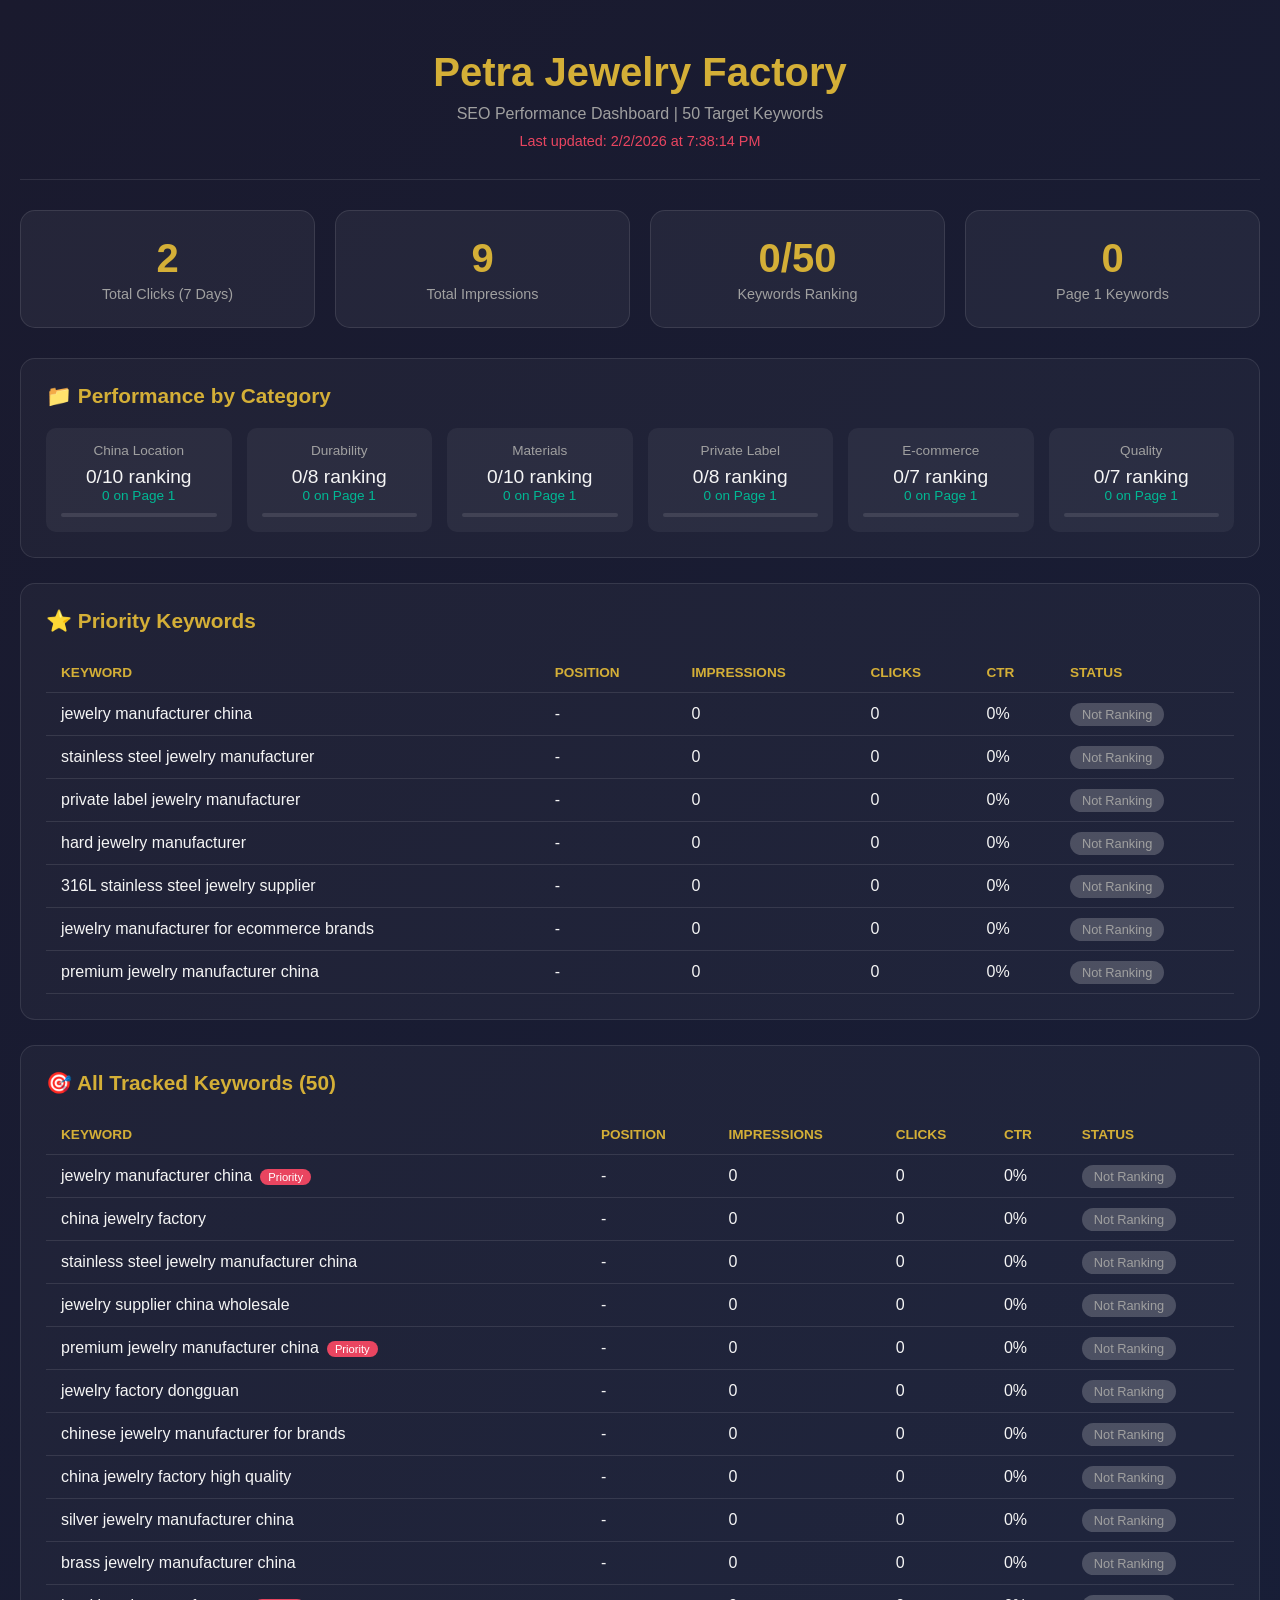
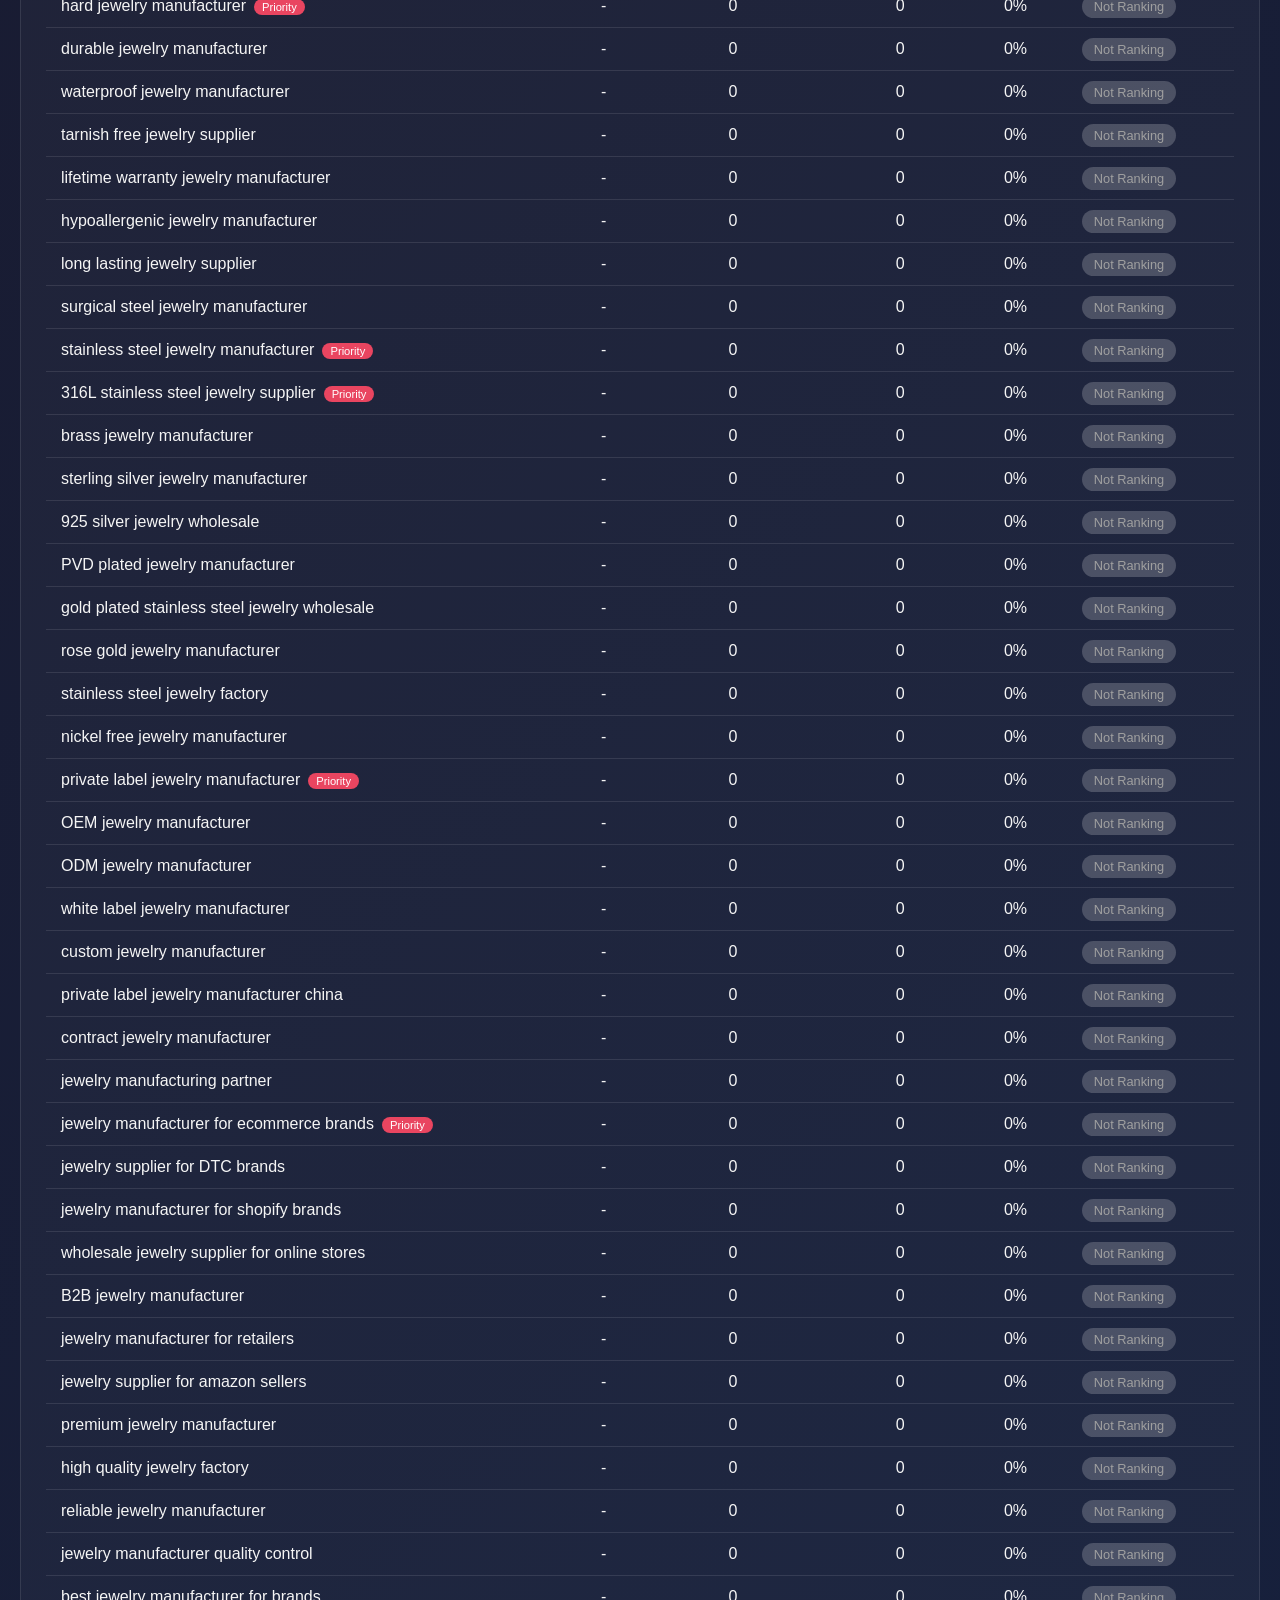
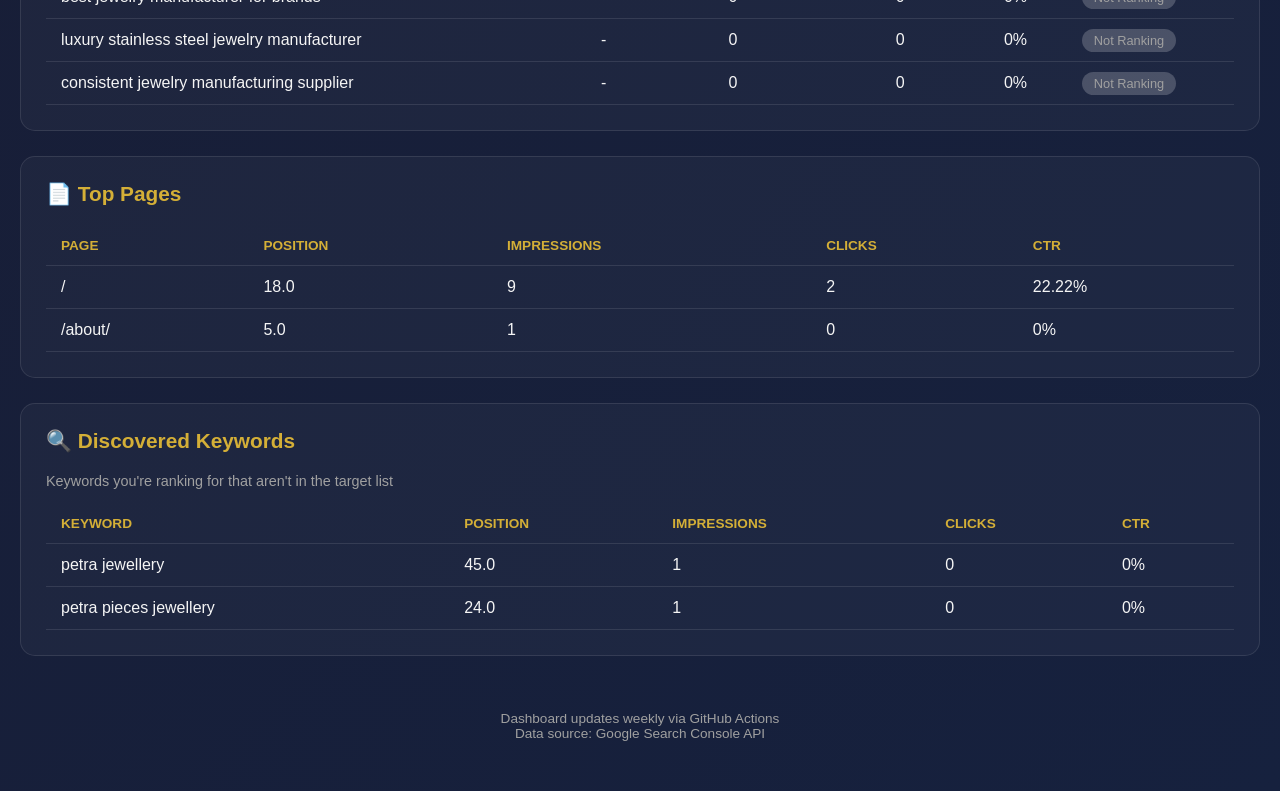
==== index.html @ 3ca1dd26 "Initial SEO dashboard setup" ====
<!DOCTYPE html>
<html lang="en">
<head>
    <meta charset="UTF-8">
    <meta name="viewport" content="width=device-width, initial-scale=1.0">
    <title>Petra Jewelry Factory - SEO Dashboard</title>
    <style>
        :root {
            --primary: #1a1a2e;
            --secondary: #16213e;
            --accent: #e94560;
            --gold: #d4af37;
            --success: #00b894;
            --warning: #fdcb6e;
            --text: #f5f5f5;
            --muted: #a0a0a0;
        }

        * {
            margin: 0;
            padding: 0;
            box-sizing: border-box;
        }

        body {
            font-family: -apple-system, BlinkMacSystemFont, 'Segoe UI', Roboto, Oxygen, Ubuntu, sans-serif;
            background: linear-gradient(135deg, var(--primary) 0%, var(--secondary) 100%);
            min-height: 100vh;
            color: var(--text);
            padding: 20px;
        }

        .container {
            max-width: 1400px;
            margin: 0 auto;
        }

        header {
            text-align: center;
            padding: 30px 0;
            border-bottom: 1px solid rgba(255,255,255,0.1);
            margin-bottom: 30px;
        }

        h1 {
            font-size: 2.5rem;
            color: var(--gold);
            margin-bottom: 10px;
        }

        .subtitle {
            color: var(--muted);
            font-size: 1rem;
        }

        .last-updated {
            color: var(--accent);
            font-size: 0.9rem;
            margin-top: 10px;
        }

        .metrics-grid {
            display: grid;
            grid-template-columns: repeat(auto-fit, minmax(200px, 1fr));
            gap: 20px;
            margin-bottom: 30px;
        }

        .metric-card {
            background: rgba(255,255,255,0.05);
            border-radius: 15px;
            padding: 25px;
            text-align: center;
            border: 1px solid rgba(255,255,255,0.1);
            transition: transform 0.3s, box-shadow 0.3s;
        }

        .metric-card:hover {
            transform: translateY(-5px);
            box-shadow: 0 10px 30px rgba(0,0,0,0.3);
        }

        .metric-value {
            font-size: 2.5rem;
            font-weight: bold;
            color: var(--gold);
        }

        .metric-label {
            color: var(--muted);
            margin-top: 5px;
            font-size: 0.9rem;
        }

        .section {
            background: rgba(255,255,255,0.03);
            border-radius: 15px;
            padding: 25px;
            margin-bottom: 25px;
            border: 1px solid rgba(255,255,255,0.1);
        }

        .section h2 {
            color: var(--gold);
            margin-bottom: 20px;
            font-size: 1.3rem;
            display: flex;
            align-items: center;
            gap: 10px;
        }

        table {
            width: 100%;
            border-collapse: collapse;
        }

        th, td {
            padding: 12px 15px;
            text-align: left;
            border-bottom: 1px solid rgba(255,255,255,0.1);
        }

        th {
            color: var(--gold);
            font-weight: 600;
            font-size: 0.85rem;
            text-transform: uppercase;
        }

        tr:hover {
            background: rgba(255,255,255,0.05);
        }

        .status-badge {
            padding: 4px 12px;
            border-radius: 20px;
            font-size: 0.8rem;
            font-weight: 500;
        }

        .status-top3 { background: var(--success); color: #fff; }
        .status-page1 { background: #00cec9; color: #fff; }
        .status-page2 { background: var(--warning); color: #333; }
        .status-page3 { background: #fab1a0; color: #333; }
        .status-notranking { background: rgba(255,255,255,0.2); color: var(--muted); }

        .priority-badge {
            background: var(--accent);
            color: #fff;
            padding: 2px 8px;
            border-radius: 10px;
            font-size: 0.7rem;
            margin-left: 8px;
        }

        .category-grid {
            display: grid;
            grid-template-columns: repeat(auto-fit, minmax(180px, 1fr));
            gap: 15px;
        }

        .category-card {
            background: rgba(255,255,255,0.05);
            border-radius: 10px;
            padding: 15px;
            text-align: center;
        }

        .category-name {
            color: var(--muted);
            font-size: 0.85rem;
            margin-bottom: 8px;
        }

        .category-stats {
            font-size: 1.2rem;
            color: var(--text);
        }

        .progress-bar {
            height: 4px;
            background: rgba(255,255,255,0.1);
            border-radius: 2px;
            margin-top: 10px;
            overflow: hidden;
        }

        .progress-fill {
            height: 100%;
            background: var(--gold);
            border-radius: 2px;
            transition: width 0.5s;
        }

        .chart-placeholder {
            height: 200px;
            display: flex;
            align-items: center;
            justify-content: center;
            color: var(--muted);
            background: rgba(255,255,255,0.02);
            border-radius: 10px;
        }

        footer {
            text-align: center;
            padding: 30px;
            color: var(--muted);
            font-size: 0.85rem;
        }

        .loading {
            text-align: center;
            padding: 50px;
            color: var(--muted);
        }

        @media (max-width: 768px) {
            h1 { font-size: 1.8rem; }
            .metric-value { font-size: 2rem; }
            th, td { padding: 8px 10px; font-size: 0.85rem; }
        }
    </style>
</head>
<body>
    <div class="container">
        <header>
            <h1>Petra Jewelry Factory</h1>
            <p class="subtitle">SEO Performance Dashboard | 50 Target Keywords</p>
            <p class="last-updated" id="lastUpdated">Loading...</p>
        </header>

        <div class="metrics-grid" id="metricsGrid">
            <div class="metric-card">
                <div class="metric-value" id="totalClicks">-</div>
                <div class="metric-label">Total Clicks (7 Days)</div>
            </div>
            <div class="metric-card">
                <div class="metric-value" id="totalImpressions">-</div>
                <div class="metric-label">Total Impressions</div>
            </div>
            <div class="metric-card">
                <div class="metric-value" id="keywordsRanking">-</div>
                <div class="metric-label">Keywords Ranking</div>
            </div>
            <div class="metric-card">
                <div class="metric-value" id="page1Keywords">-</div>
                <div class="metric-label">Page 1 Keywords</div>
            </div>
        </div>

        <div class="section">
            <h2>📁 Performance by Category</h2>
            <div class="category-grid" id="categoryGrid"></div>
        </div>

        <div class="section">
            <h2>⭐ Priority Keywords</h2>
            <table id="priorityTable">
                <thead>
                    <tr>
                        <th>Keyword</th>
                        <th>Position</th>
                        <th>Impressions</th>
                        <th>Clicks</th>
                        <th>CTR</th>
                        <th>Status</th>
                    </tr>
                </thead>
                <tbody id="priorityBody"></tbody>
            </table>
        </div>

        <div class="section">
            <h2>🎯 All Tracked Keywords (50)</h2>
            <table id="keywordsTable">
                <thead>
                    <tr>
                        <th>Keyword</th>
                        <th>Position</th>
                        <th>Impressions</th>
                        <th>Clicks</th>
                        <th>CTR</th>
                        <th>Status</th>
                    </tr>
                </thead>
                <tbody id="keywordsBody"></tbody>
            </table>
        </div>

        <div class="section">
            <h2>📄 Top Pages</h2>
            <table id="pagesTable">
                <thead>
                    <tr>
                        <th>Page</th>
                        <th>Position</th>
                        <th>Impressions</th>
                        <th>Clicks</th>
                        <th>CTR</th>
                    </tr>
                </thead>
                <tbody id="pagesBody"></tbody>
            </table>
        </div>

        <div class="section">
            <h2>🔍 Discovered Keywords</h2>
            <p style="color: var(--muted); margin-bottom: 15px; font-size: 0.9rem;">Keywords you're ranking for that aren't in the target list</p>
            <table id="discoveredTable">
                <thead>
                    <tr>
                        <th>Keyword</th>
                        <th>Position</th>
                        <th>Impressions</th>
                        <th>Clicks</th>
                        <th>CTR</th>
                    </tr>
                </thead>
                <tbody id="discoveredBody"></tbody>
            </table>
        </div>

        <footer>
            <p>Dashboard updates weekly via GitHub Actions</p>
            <p>Data source: Google Search Console API</p>
        </footer>
    </div>

    <script>
        const PRIORITY_KEYWORDS = [
            "jewelry manufacturer china",
            "stainless steel jewelry manufacturer",
            "private label jewelry manufacturer",
            "hard jewelry manufacturer",
            "316L stainless steel jewelry supplier",
            "jewelry manufacturer for ecommerce brands",
            "premium jewelry manufacturer china"
        ];

        function getStatusClass(status) {
            if (status.includes('Top 3')) return 'status-top3';
            if (status.includes('Page 1')) return 'status-page1';
            if (status.includes('Page 2')) return 'status-page2';
            if (status.includes('Page 3')) return 'status-page3';
            return 'status-notranking';
        }

        function formatNumber(num) {
            if (num >= 1000) return (num / 1000).toFixed(1) + 'k';
            return num.toString();
        }

        async function loadDashboard() {
            try {
                const response = await fetch('data/latest.json');
                const data = await response.json();
                renderDashboard(data);
            } catch (error) {
                console.error('Error loading dashboard:', error);
                document.getElementById('lastUpdated').textContent = 'Error loading data';
            }
        }

        function renderDashboard(data) {
            // Last updated
            const date = new Date(data.generated_at);
            document.getElementById('lastUpdated').textContent =
                `Last updated: ${date.toLocaleDateString()} at ${date.toLocaleTimeString()}`;

            // Metrics
            document.getElementById('totalClicks').textContent = formatNumber(data.overall_metrics.total_clicks);
            document.getElementById('totalImpressions').textContent = formatNumber(data.overall_metrics.total_impressions);
            document.getElementById('keywordsRanking').textContent =
                `${data.keyword_summary.total_ranking}/${data.keyword_summary.total_tracked}`;
            document.getElementById('page1Keywords').textContent = data.keyword_summary.page1_keywords;

            // Category grid
            const categoryGrid = document.getElementById('categoryGrid');
            categoryGrid.innerHTML = '';
            const categoryNames = {
                'china_location': 'China Location',
                'durability': 'Durability',
                'materials': 'Materials',
                'private_label': 'Private Label',
                'ecommerce': 'E-commerce',
                'quality': 'Quality'
            };

            for (const [cat, stats] of Object.entries(data.category_stats)) {
                const percent = (stats.ranking / stats.total) * 100;
                categoryGrid.innerHTML += `
                    <div class="category-card">
                        <div class="category-name">${categoryNames[cat] || cat}</div>
                        <div class="category-stats">${stats.ranking}/${stats.total} ranking</div>
                        <div style="color: var(--success); font-size: 0.85rem;">${stats.page1} on Page 1</div>
                        <div class="progress-bar">
                            <div class="progress-fill" style="width: ${percent}%"></div>
                        </div>
                    </div>
                `;
            }

            // Priority keywords table
            const priorityBody = document.getElementById('priorityBody');
            priorityBody.innerHTML = '';
            for (const kw of PRIORITY_KEYWORDS) {
                const d = data.tracked_keywords[kw] || {};
                const pos = d.avg_position || 0;
                priorityBody.innerHTML += `
                    <tr>
                        <td>${kw}</td>
                        <td>${pos > 0 ? pos.toFixed(1) : '-'}</td>
                        <td>${d.impressions || 0}</td>
                        <td>${d.clicks || 0}</td>
                        <td>${d.ctr || 0}%</td>
                        <td><span class="status-badge ${getStatusClass(d.status || '')}">${d.status || 'Not Ranking'}</span></td>
                    </tr>
                `;
            }

            // All keywords table
            const keywordsBody = document.getElementById('keywordsBody');
            keywordsBody.innerHTML = '';
            const sortedKeywords = Object.entries(data.tracked_keywords)
                .sort((a, b) => {
                    if (a[1].avg_position === 0) return 1;
                    if (b[1].avg_position === 0) return -1;
                    return a[1].avg_position - b[1].avg_position;
                });

            for (const [kw, d] of sortedKeywords) {
                const isPriority = PRIORITY_KEYWORDS.includes(kw);
                keywordsBody.innerHTML += `
                    <tr>
                        <td>${kw}${isPriority ? '<span class="priority-badge">Priority</span>' : ''}</td>
                        <td>${d.avg_position > 0 ? d.avg_position.toFixed(1) : '-'}</td>
                        <td>${d.impressions}</td>
                        <td>${d.clicks}</td>
                        <td>${d.ctr}%</td>
                        <td><span class="status-badge ${getStatusClass(d.status)}">${d.status}</span></td>
                    </tr>
                `;
            }

            // Top pages
            const pagesBody = document.getElementById('pagesBody');
            pagesBody.innerHTML = '';
            for (const page of data.top_pages || []) {
                pagesBody.innerHTML += `
                    <tr>
                        <td>${page.page || '/'}</td>
                        <td>${page.position.toFixed(1)}</td>
                        <td>${page.impressions}</td>
                        <td>${page.clicks}</td>
                        <td>${page.ctr}%</td>
                    </tr>
                `;
            }

            // Discovered keywords
            const discoveredBody = document.getElementById('discoveredBody');
            discoveredBody.innerHTML = '';
            for (const kw of data.discovered_keywords || []) {
                discoveredBody.innerHTML += `
                    <tr>
                        <td>${kw.keyword}</td>
                        <td>${kw.position.toFixed(1)}</td>
                        <td>${kw.impressions}</td>
                        <td>${kw.clicks}</td>
                        <td>${kw.ctr}%</td>
                    </tr>
                `;
            }
        }

        // Load dashboard on page load
        loadDashboard();
    </script>
</body>
</html>
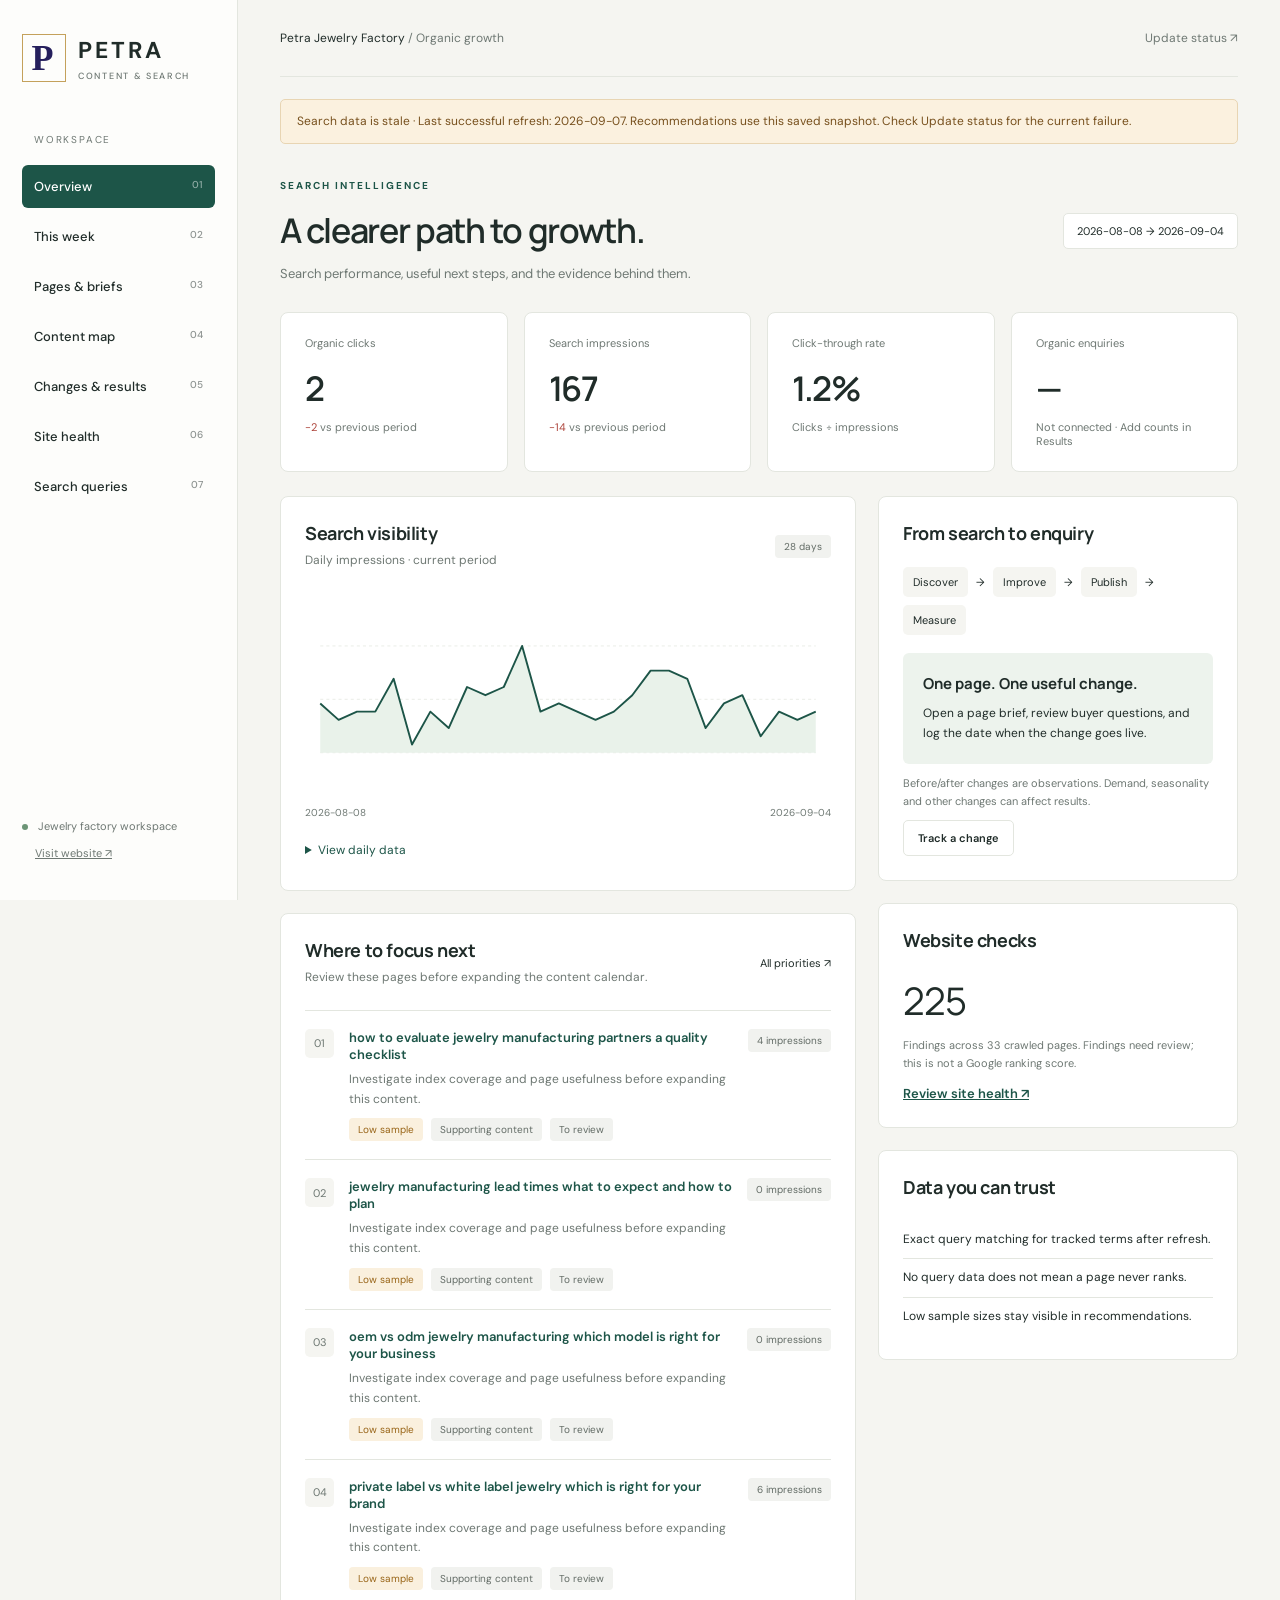
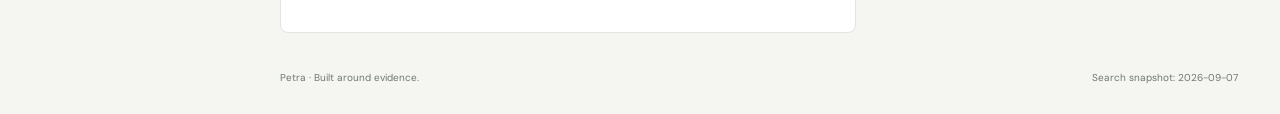
==== commit 24b27bbf: "Build page-level SEO content and results workspace" ====
--- a/index.html
+++ b/index.html
@@ -1,481 +1,98 @@
-<!DOCTYPE html>
+<!doctype html>
 <html lang="en">
-<head>
-    <meta charset="UTF-8">
-    <meta name="viewport" content="width=device-width, initial-scale=1.0">
-    <title>Petra Jewelry Factory - SEO Dashboard</title>
-    <style>
-        :root {
-            --primary: #1a1a2e;
-            --secondary: #16213e;
-            --accent: #e94560;
-            --gold: #d4af37;
-            --success: #00b894;
-            --warning: #fdcb6e;
-            --text: #f5f5f5;
-            --muted: #a0a0a0;
-        }
-
-        * {
-            margin: 0;
-            padding: 0;
-            box-sizing: border-box;
-        }
-
-        body {
-            font-family: -apple-system, BlinkMacSystemFont, 'Segoe UI', Roboto, Oxygen, Ubuntu, sans-serif;
-            background: linear-gradient(135deg, var(--primary) 0%, var(--secondary) 100%);
-            min-height: 100vh;
-            color: var(--text);
-            padding: 20px;
-        }
-
-        .container {
-            max-width: 1400px;
-            margin: 0 auto;
-        }
-
-        header {
-            text-align: center;
-            padding: 30px 0;
-            border-bottom: 1px solid rgba(255,255,255,0.1);
-            margin-bottom: 30px;
-        }
-
-        h1 {
-            font-size: 2.5rem;
-            color: var(--gold);
-            margin-bottom: 10px;
-        }
-
-        .subtitle {
-            color: var(--muted);
-            font-size: 1rem;
-        }
-
-        .last-updated {
-            color: var(--accent);
-            font-size: 0.9rem;
-            margin-top: 10px;
-        }
-
-        .metrics-grid {
-            display: grid;
-            grid-template-columns: repeat(auto-fit, minmax(200px, 1fr));
-            gap: 20px;
-            margin-bottom: 30px;
-        }
-
-        .metric-card {
-            background: rgba(255,255,255,0.05);
-            border-radius: 15px;
-            padding: 25px;
-            text-align: center;
-            border: 1px solid rgba(255,255,255,0.1);
-            transition: transform 0.3s, box-shadow 0.3s;
-        }
-
-        .metric-card:hover {
-            transform: translateY(-5px);
-            box-shadow: 0 10px 30px rgba(0,0,0,0.3);
-        }
-
-        .metric-value {
-            font-size: 2.5rem;
-            font-weight: bold;
-            color: var(--gold);
-        }
-
-        .metric-label {
-            color: var(--muted);
-            margin-top: 5px;
-            font-size: 0.9rem;
-        }
-
-        .section {
-            background: rgba(255,255,255,0.03);
-            border-radius: 15px;
-            padding: 25px;
-            margin-bottom: 25px;
-            border: 1px solid rgba(255,255,255,0.1);
-        }
-
-        .section h2 {
-            color: var(--gold);
-            margin-bottom: 20px;
-            font-size: 1.3rem;
-            display: flex;
-            align-items: center;
-            gap: 10px;
-        }
-
-        table {
-            width: 100%;
-            border-collapse: collapse;
-        }
-
-        th, td {
-            padding: 12px 15px;
-            text-align: left;
-            border-bottom: 1px solid rgba(255,255,255,0.1);
-        }
-
-        th {
-            color: var(--gold);
-            font-weight: 600;
-            font-size: 0.85rem;
-            text-transform: uppercase;
-        }
-
-        tr:hover {
-            background: rgba(255,255,255,0.05);
-        }
-
-        .status-badge {
-            padding: 4px 12px;
-            border-radius: 20px;
-            font-size: 0.8rem;
-            font-weight: 500;
-        }
-
-        .status-top3 { background: var(--success); color: #fff; }
-        .status-page1 { background: #00cec9; color: #fff; }
-        .status-page2 { background: var(--warning); color: #333; }
-        .status-page3 { background: #fab1a0; color: #333; }
-        .status-notranking { background: rgba(255,255,255,0.2); color: var(--muted); }
-
-        .priority-badge {
-            background: var(--accent);
-            color: #fff;
-            padding: 2px 8px;
-            border-radius: 10px;
-            font-size: 0.7rem;
-            margin-left: 8px;
-        }
-
-        .category-grid {
-            display: grid;
-            grid-template-columns: repeat(auto-fit, minmax(180px, 1fr));
-            gap: 15px;
-        }
-
-        .category-card {
-            background: rgba(255,255,255,0.05);
-            border-radius: 10px;
-            padding: 15px;
-            text-align: center;
-        }
-
-        .category-name {
-            color: var(--muted);
-            font-size: 0.85rem;
-            margin-bottom: 8px;
-        }
-
-        .category-stats {
-            font-size: 1.2rem;
-            color: var(--text);
-        }
-
-        .progress-bar {
-            height: 4px;
-            background: rgba(255,255,255,0.1);
-            border-radius: 2px;
-            margin-top: 10px;
-            overflow: hidden;
-        }
-
-        .progress-fill {
-            height: 100%;
-            background: var(--gold);
-            border-radius: 2px;
-            transition: width 0.5s;
-        }
-
-        .chart-placeholder {
-            height: 200px;
-            display: flex;
-            align-items: center;
-            justify-content: center;
-            color: var(--muted);
-            background: rgba(255,255,255,0.02);
-            border-radius: 10px;
-        }
-
-        footer {
-            text-align: center;
-            padding: 30px;
-            color: var(--muted);
-            font-size: 0.85rem;
-        }
-
-        .loading {
-            text-align: center;
-            padding: 50px;
-            color: var(--muted);
-        }
-
-        @media (max-width: 768px) {
-            h1 { font-size: 1.8rem; }
-            .metric-value { font-size: 2rem; }
-            th, td { padding: 8px 10px; font-size: 0.85rem; }
-        }
-    </style>
-</head>
-<body>
-    <div class="container">
-        <header>
-            <h1>Petra Jewelry Factory</h1>
-            <p class="subtitle">SEO Performance Dashboard | 50 Target Keywords</p>
-            <p class="last-updated" id="lastUpdated">Loading...</p>
-        </header>
-
-        <div class="metrics-grid" id="metricsGrid">
-            <div class="metric-card">
-                <div class="metric-value" id="totalClicks">-</div>
-                <div class="metric-label">Total Clicks (7 Days)</div>
-            </div>
-            <div class="metric-card">
-                <div class="metric-value" id="totalImpressions">-</div>
-                <div class="metric-label">Total Impressions</div>
-            </div>
-            <div class="metric-card">
-                <div class="metric-value" id="keywordsRanking">-</div>
-                <div class="metric-label">Keywords Ranking</div>
-            </div>
-            <div class="metric-card">
-                <div class="metric-value" id="page1Keywords">-</div>
-                <div class="metric-label">Page 1 Keywords</div>
-            </div>
+  <head>
+    <meta charset="utf-8" />
+    <meta name="viewport" content="width=device-width, initial-scale=1" />
+    <meta name="robots" content="noindex,nofollow" />
+    <meta
+      name="description"
+      content="Petra Jewelry Factory content and search performance workspace."
+    />
+    <title>Petra · Content & Search</title>
+    <link rel="stylesheet" href="assets/dashboard.css" />
+    <script src="assets/dashboard.js" defer></script>
+  </head>
+  <body>
+    <a class="skip" href="#main">Skip to content</a>
+    <aside class="sidebar">
+      <a class="brand" href="#overview"
+        ><span class="mark">P</span
+        ><span>PETRA<small>CONTENT & SEARCH</small></span></a
+      >
+      <p class="nav-label">WORKSPACE</p>
+      <nav aria-label="Main navigation">
+        <a href="#overview" data-view="overview">Overview <span>01</span></a>
+        <a href="#priorities" data-view="priorities"
+          >This week <span>02</span></a
+        >
+        <a href="#pages" data-view="pages">Pages & briefs <span>03</span></a>
+        <a href="#topics" data-view="topics">Content map <span>04</span></a>
+        <a href="#results" data-view="results"
+          >Changes & results <span>05</span></a
+        >
+        <a href="#health" data-view="health">Site health <span>06</span></a>
+        <a href="#keywords" data-view="keywords"
+          >Search queries <span>07</span></a
+        >
+      </nav>
+      <div class="sidebar-bottom">
+        <span class="dot"></span> Jewelry factory workspace<br /><a
+          href="https://petrajewelryfactory.com/"
+          target="_blank"
+          rel="noopener"
+          >Visit website ↗</a
+        >
+      </div>
+    </aside>
+    <main id="main">
+      <header class="topbar">
+        <span
+          >Petra Jewelry Factory
+          <span class="muted">/ Organic growth</span></span
+        ><a
+          href="https://github.com/alikaaba-bit/petra-seo-dashboard/actions"
+          target="_blank"
+          rel="noopener"
+          >Update status ↗</a
+        >
+      </header>
+      <div id="status" role="status" class="banner">
+        Loading search performance…
+      </div>
+      <div class="heading">
+        <div>
+          <p class="eyebrow">SEARCH INTELLIGENCE</p>
+          <h1 id="view-title">A clearer path to growth.</h1>
+          <p id="view-subtitle" class="muted">
+            Turn search evidence into useful pages and better enquiries.
+          </p>
         </div>
-
-        <div class="section">
-            <h2>📁 Performance by Category</h2>
-            <div class="category-grid" id="categoryGrid"></div>
-        </div>
-
-        <div class="section">
-            <h2>⭐ Priority Keywords</h2>
-            <table id="priorityTable">
-                <thead>
-                    <tr>
-                        <th>Keyword</th>
-                        <th>Position</th>
-                        <th>Impressions</th>
-                        <th>Clicks</th>
-                        <th>CTR</th>
-                        <th>Status</th>
-                    </tr>
-                </thead>
-                <tbody id="priorityBody"></tbody>
-            </table>
-        </div>
-
-        <div class="section">
-            <h2>🎯 All Tracked Keywords (50)</h2>
-            <table id="keywordsTable">
-                <thead>
-                    <tr>
-                        <th>Keyword</th>
-                        <th>Position</th>
-                        <th>Impressions</th>
-                        <th>Clicks</th>
-                        <th>CTR</th>
-                        <th>Status</th>
-                    </tr>
-                </thead>
-                <tbody id="keywordsBody"></tbody>
-            </table>
-        </div>
-
-        <div class="section">
-            <h2>📄 Top Pages</h2>
-            <table id="pagesTable">
-                <thead>
-                    <tr>
-                        <th>Page</th>
-                        <th>Position</th>
-                        <th>Impressions</th>
-                        <th>Clicks</th>
-                        <th>CTR</th>
-                    </tr>
-                </thead>
-                <tbody id="pagesBody"></tbody>
-            </table>
-        </div>
-
-        <div class="section">
-            <h2>🔍 Discovered Keywords</h2>
-            <p style="color: var(--muted); margin-bottom: 15px; font-size: 0.9rem;">Keywords you're ranking for that aren't in the target list</p>
-            <table id="discoveredTable">
-                <thead>
-                    <tr>
-                        <th>Keyword</th>
-                        <th>Position</th>
-                        <th>Impressions</th>
-                        <th>Clicks</th>
-                        <th>CTR</th>
-                    </tr>
-                </thead>
-                <tbody id="discoveredBody"></tbody>
-            </table>
-        </div>
-
-        <footer>
-            <p>Dashboard updates weekly via GitHub Actions</p>
-            <p>Data source: Google Search Console API</p>
-        </footer>
-    </div>
-
-    <script>
-        const PRIORITY_KEYWORDS = [
-            "jewelry manufacturer china",
-            "stainless steel jewelry manufacturer",
-            "private label jewelry manufacturer",
-            "hard jewelry manufacturer",
-            "316L stainless steel jewelry supplier",
-            "jewelry manufacturer for ecommerce brands",
-            "premium jewelry manufacturer china"
-        ];
-
-        function getStatusClass(status) {
-            if (status.includes('Top 3')) return 'status-top3';
-            if (status.includes('Page 1')) return 'status-page1';
-            if (status.includes('Page 2')) return 'status-page2';
-            if (status.includes('Page 3')) return 'status-page3';
-            return 'status-notranking';
-        }
-
-        function formatNumber(num) {
-            if (num >= 1000) return (num / 1000).toFixed(1) + 'k';
-            return num.toString();
-        }
-
-        async function loadDashboard() {
-            try {
-                const response = await fetch('data/latest.json');
-                const data = await response.json();
-                renderDashboard(data);
-            } catch (error) {
-                console.error('Error loading dashboard:', error);
-                document.getElementById('lastUpdated').textContent = 'Error loading data';
-            }
-        }
-
-        function renderDashboard(data) {
-            // Last updated
-            const date = new Date(data.generated_at);
-            document.getElementById('lastUpdated').textContent =
-                `Last updated: ${date.toLocaleDateString()} at ${date.toLocaleTimeString()}`;
-
-            // Metrics
-            document.getElementById('totalClicks').textContent = formatNumber(data.overall_metrics.total_clicks);
-            document.getElementById('totalImpressions').textContent = formatNumber(data.overall_metrics.total_impressions);
-            document.getElementById('keywordsRanking').textContent =
-                `${data.keyword_summary.total_ranking}/${data.keyword_summary.total_tracked}`;
-            document.getElementById('page1Keywords').textContent = data.keyword_summary.page1_keywords;
-
-            // Category grid
-            const categoryGrid = document.getElementById('categoryGrid');
-            categoryGrid.innerHTML = '';
-            const categoryNames = {
-                'china_location': 'China Location',
-                'durability': 'Durability',
-                'materials': 'Materials',
-                'private_label': 'Private Label',
-                'ecommerce': 'E-commerce',
-                'quality': 'Quality'
-            };
-
-            for (const [cat, stats] of Object.entries(data.category_stats)) {
-                const percent = (stats.ranking / stats.total) * 100;
-                categoryGrid.innerHTML += `
-                    <div class="category-card">
-                        <div class="category-name">${categoryNames[cat] || cat}</div>
-                        <div class="category-stats">${stats.ranking}/${stats.total} ranking</div>
-                        <div style="color: var(--success); font-size: 0.85rem;">${stats.page1} on Page 1</div>
-                        <div class="progress-bar">
-                            <div class="progress-fill" style="width: ${percent}%"></div>
-                        </div>
-                    </div>
-                `;
-            }
-
-            // Priority keywords table
-            const priorityBody = document.getElementById('priorityBody');
-            priorityBody.innerHTML = '';
-            for (const kw of PRIORITY_KEYWORDS) {
-                const d = data.tracked_keywords[kw] || {};
-                const pos = d.avg_position || 0;
-                priorityBody.innerHTML += `
-                    <tr>
-                        <td>${kw}</td>
-                        <td>${pos > 0 ? pos.toFixed(1) : '-'}</td>
-                        <td>${d.impressions || 0}</td>
-                        <td>${d.clicks || 0}</td>
-                        <td>${d.ctr || 0}%</td>
-                        <td><span class="status-badge ${getStatusClass(d.status || '')}">${d.status || 'Not Ranking'}</span></td>
-                    </tr>
-                `;
-            }
-
-            // All keywords table
-            const keywordsBody = document.getElementById('keywordsBody');
-            keywordsBody.innerHTML = '';
-            const sortedKeywords = Object.entries(data.tracked_keywords)
-                .sort((a, b) => {
-                    if (a[1].avg_position === 0) return 1;
-                    if (b[1].avg_position === 0) return -1;
-                    return a[1].avg_position - b[1].avg_position;
-                });
-
-            for (const [kw, d] of sortedKeywords) {
-                const isPriority = PRIORITY_KEYWORDS.includes(kw);
-                keywordsBody.innerHTML += `
-                    <tr>
-                        <td>${kw}${isPriority ? '<span class="priority-badge">Priority</span>' : ''}</td>
-                        <td>${d.avg_position > 0 ? d.avg_position.toFixed(1) : '-'}</td>
-                        <td>${d.impressions}</td>
-                        <td>${d.clicks}</td>
-                        <td>${d.ctr}%</td>
-                        <td><span class="status-badge ${getStatusClass(d.status)}">${d.status}</span></td>
-                    </tr>
-                `;
-            }
-
-            // Top pages
-            const pagesBody = document.getElementById('pagesBody');
-            pagesBody.innerHTML = '';
-            for (const page of data.top_pages || []) {
-                pagesBody.innerHTML += `
-                    <tr>
-                        <td>${page.page || '/'}</td>
-                        <td>${page.position.toFixed(1)}</td>
-                        <td>${page.impressions}</td>
-                        <td>${page.clicks}</td>
-                        <td>${page.ctr}%</td>
-                    </tr>
-                `;
-            }
-
-            // Discovered keywords
-            const discoveredBody = document.getElementById('discoveredBody');
-            discoveredBody.innerHTML = '';
-            for (const kw of data.discovered_keywords || []) {
-                discoveredBody.innerHTML += `
-                    <tr>
-                        <td>${kw.keyword}</td>
-                        <td>${kw.position.toFixed(1)}</td>
-                        <td>${kw.impressions}</td>
-                        <td>${kw.clicks}</td>
-                        <td>${kw.ctr}%</td>
-                    </tr>
-                `;
-            }
-        }
-
-        // Load dashboard on page load
-        loadDashboard();
-    </script>
-</body>
+        <span id="period" class="period"></span>
+      </div>
+      <section id="content" aria-live="polite">
+        <div class="panel empty">Loading your workspace…</div>
+      </section>
+      <footer>
+        Petra · Built around evidence. <span id="footer-date"></span>
+      </footer>
+    </main>
+    <dialog id="page-dialog" aria-labelledby="detail-title">
+      <div class="dialog-top">
+        <p class="eyebrow">PAGE WORKSPACE</p>
+        <button
+          id="close-dialog"
+          class="secondary"
+          aria-label="Close page detail"
+        >
+          Close ×
+        </button>
+      </div>
+      <div id="page-detail"></div>
+    </dialog>
+    <div id="toast" role="status" hidden></div>
+    <noscript
+      >This dashboard needs JavaScript. Source data is available in
+      data/latest.json.</noscript
+    >
+  </body>
 </html>
--- a/assets/dashboard.css
+++ b/assets/dashboard.css
@@ -0,0 +1,743 @@
+@import url("https://fonts.googleapis.com/css2?family=DM+Sans:wght@400;500;600;700&family=Manrope:wght@400;500;600;700;800&display=swap");
+:root {
+  --bg: #f5f5f1;
+  --paper: #fff;
+  --ink: #202c29;
+  --muted: #6e7873;
+  --line: #e3e6df;
+  --green: #1d5548;
+  --mint: #e9f2ea;
+  --gold: #c4a15b;
+  --amber: #986417;
+  --red: #ad443b;
+  --purple: #251f5c;
+  font-family: "DM Sans", sans-serif;
+  color: var(--ink);
+  background: var(--bg);
+  font-synthesis: none;
+}
+* {
+  box-sizing: border-box;
+}
+body {
+  margin: 0;
+}
+a {
+  color: inherit;
+}
+button,
+input,
+select,
+textarea {
+  font: inherit;
+  outline-offset: 4px;
+}
+a {
+  outline-offset: 4px;
+}
+button {
+  cursor: pointer;
+}
+.sidebar {
+  width: 238px;
+  position: fixed;
+  inset: 0 auto 0 0;
+  background: #fdfdfb;
+  border-right: 1px solid var(--line);
+  padding: 34px 22px;
+  display: flex;
+  flex-direction: column;
+}
+.brand {
+  display: flex;
+  gap: 12px;
+  align-items: center;
+  text-decoration: none;
+  letter-spacing: 3px;
+  font-size: 23px;
+  font-weight: 700;
+}
+.brand small {
+  font-size: 9px;
+  letter-spacing: 1.7px;
+  display: block;
+  margin-top: 5px;
+  font-weight: 500;
+  color: var(--muted);
+}
+.mark {
+  width: 44px;
+  height: 48px;
+  border: 1px solid var(--gold);
+  color: var(--purple);
+  font-family: Georgia, serif;
+  font-size: 36px;
+  display: grid;
+  place-items: center;
+}
+.nav-label {
+  font-size: 10px;
+  letter-spacing: 1.8px;
+  color: var(--muted);
+  margin: 50px 12px 16px;
+}
+nav {
+  display: grid;
+  gap: 7px;
+}
+nav a {
+  padding: 13px 12px;
+  border-radius: 6px;
+  text-decoration: none;
+  font-size: 13px;
+  font-weight: 500;
+  display: flex;
+  justify-content: space-between;
+}
+nav a span {
+  font-size: 10px;
+  opacity: 0.5;
+}
+nav a:hover {
+  background: #f0f2ed;
+}
+nav a[aria-current="page"] {
+  background: var(--green);
+  color: white;
+}
+.sidebar-bottom {
+  margin-top: auto;
+  font-size: 11px;
+  line-height: 2.4;
+  color: var(--muted);
+}
+.sidebar-bottom a {
+  margin-left: 13px;
+}
+.dot {
+  width: 6px;
+  height: 6px;
+  background: #6c9576;
+  border-radius: 50%;
+  display: inline-block;
+  margin-right: 7px;
+}
+main {
+  margin-left: 238px;
+  padding: 0 42px;
+  max-width: 1800px;
+}
+.topbar {
+  height: 77px;
+  display: flex;
+  align-items: center;
+  justify-content: space-between;
+  border-bottom: 1px solid var(--line);
+  font-size: 12px;
+}
+.topbar a {
+  text-decoration: none;
+  color: var(--muted);
+}
+.muted {
+  color: var(--muted);
+}
+.heading {
+  display: flex;
+  align-items: center;
+  justify-content: space-between;
+  gap: 18px;
+  margin: 34px 0 28px;
+}
+.eyebrow {
+  font-size: 10px;
+  font-weight: 700;
+  letter-spacing: 2px;
+  color: var(--green);
+  margin: 0 0 12px;
+}
+h1,
+h2,
+h3 {
+  font-family: Manrope, sans-serif;
+}
+h1 {
+  font-size: 34px;
+  letter-spacing: -1.3px;
+  margin: 0 0 10px;
+  font-weight: 600;
+}
+h2 {
+  font-size: 18px;
+  letter-spacing: -0.4px;
+  margin: 0;
+}
+h3 {
+  font-size: 15px;
+  margin: 0 0 10px;
+}
+p {
+  line-height: 1.65;
+}
+.heading p.muted {
+  font-size: 13px;
+  margin: 0;
+}
+.period {
+  border: 1px solid var(--line);
+  background: white;
+  border-radius: 5px;
+  padding: 10px 13px;
+  font-size: 11px;
+  white-space: nowrap;
+}
+.banner {
+  padding: 12px 16px;
+  background: var(--mint);
+  color: var(--green);
+  border: 1px solid #d6e4d7;
+  border-radius: 5px;
+  font-size: 12px;
+  line-height: 1.6;
+  margin-top: 22px;
+}
+.banner.warning {
+  background: #fbf1df;
+  color: #77501d;
+  border-color: #e8d5b3;
+}
+.banner.error {
+  background: #fbe9e5;
+  color: var(--red);
+  border-color: #efcfc7;
+}
+.metrics {
+  display: grid;
+  grid-template-columns: repeat(4, minmax(0, 1fr));
+  gap: 16px;
+  margin-bottom: 24px;
+}
+.metric {
+  padding: 23px 24px;
+  background: white;
+  border: 1px solid var(--line);
+  border-radius: 8px;
+}
+.metric-label {
+  font-size: 11px;
+  color: var(--muted);
+}
+.metric-value {
+  font-family: Manrope, sans-serif;
+  font-size: 34px;
+  font-weight: 600;
+  letter-spacing: -1.4px;
+  margin: 15px 0 9px;
+}
+.metric-note {
+  font-size: 11px;
+  color: var(--muted);
+}
+.positive {
+  color: var(--green);
+}
+.negative {
+  color: var(--red);
+}
+.layout {
+  display: grid;
+  grid-template-columns: 1.6fr 1fr;
+  gap: 22px;
+}
+.panel {
+  background: white;
+  border: 1px solid var(--line);
+  border-radius: 8px;
+  padding: 24px;
+  margin-bottom: 22px;
+  min-width: 0;
+}
+.panel-header {
+  display: flex;
+  align-items: center;
+  justify-content: space-between;
+  gap: 15px;
+  margin-bottom: 22px;
+}
+.panel-header p {
+  margin: 6px 0 0;
+  font-size: 12px;
+  color: var(--muted);
+}
+.panel-header a {
+  font-size: 11px;
+  text-decoration: none;
+  white-space: nowrap;
+}
+.badge {
+  display: inline-block;
+  font-size: 10px;
+  padding: 5px 9px;
+  border-radius: 4px;
+  background: var(--mint);
+  color: var(--green);
+  line-height: 1.3;
+  white-space: nowrap;
+}
+.badge.amber {
+  background: #faf0de;
+  color: var(--amber);
+}
+.badge.gray {
+  background: #f1f2ef;
+  color: #626b65;
+}
+.badge.red {
+  background: #fae9e6;
+  color: var(--red);
+}
+.priority-item {
+  display: grid;
+  grid-template-columns: 32px 1fr auto;
+  gap: 12px;
+  align-items: start;
+  border-top: 1px solid var(--line);
+  padding: 18px 0;
+}
+.priority-item:first-child {
+  border-top: 0;
+}
+.rank {
+  background: var(--bg);
+  border-radius: 5px;
+  width: 29px;
+  height: 29px;
+  display: grid;
+  place-items: center;
+  font-size: 11px;
+  color: var(--muted);
+}
+.priority-item p {
+  font-size: 12px;
+  color: var(--muted);
+  margin: 6px 0;
+}
+.text-button {
+  background: none;
+  border: 0;
+  color: var(--green);
+  padding: 0;
+  text-align: left;
+  font-weight: 600;
+  font-size: 13px;
+  overflow-wrap: anywhere;
+}
+.text-button:hover {
+  text-decoration: underline;
+}
+.row-meta {
+  display: flex;
+  gap: 8px;
+  flex-wrap: wrap;
+  margin-top: 9px;
+}
+.chart {
+  width: 100%;
+  height: 205px;
+  display: block;
+}
+.chart-labels {
+  display: flex;
+  justify-content: space-between;
+  font-size: 10px;
+  color: var(--muted);
+  padding-top: 8px;
+}
+.big-number {
+  font-size: 38px;
+  font-family: Manrope, sans-serif;
+  letter-spacing: -1px;
+}
+.chart-caption {
+  font-size: 11px;
+  color: var(--muted);
+  margin: 10px 0;
+}
+.insight {
+  background: #edf3ed;
+  border-radius: 6px;
+  padding: 20px;
+  margin-top: 18px;
+}
+.insight p {
+  font-size: 12px;
+  margin: 8px 0 0;
+}
+.table-wrap {
+  overflow: auto;
+}
+table {
+  width: 100%;
+  min-width: 640px;
+  border-collapse: collapse;
+  font-size: 12px;
+}
+th {
+  text-align: left;
+  font-size: 10px;
+  letter-spacing: 0.6px;
+  color: var(--muted);
+  font-weight: 500;
+  white-space: nowrap;
+  padding: 12px;
+  border-bottom: 1px solid var(--line);
+  background: #fafbf8;
+}
+td {
+  padding: 15px 12px;
+  border-bottom: 1px solid #eff0ec;
+  vertical-align: top;
+}
+td:first-child {
+  min-width: 210px;
+}
+tr:last-child td {
+  border-bottom: 0;
+}
+td small {
+  display: block;
+  font-size: 10px;
+  color: var(--muted);
+  margin-top: 6px;
+  overflow-wrap: anywhere;
+}
+.toolbar {
+  display: flex;
+  gap: 10px;
+  align-items: center;
+  flex-wrap: wrap;
+  margin-bottom: 20px;
+}
+.toolbar input {
+  flex: 1;
+  min-width: 180px;
+}
+input,
+select,
+textarea {
+  border: 1px solid #d7ddd4;
+  border-radius: 5px;
+  padding: 10px 12px;
+  background: white;
+  color: var(--ink);
+  font-size: 12px;
+}
+textarea {
+  resize: vertical;
+  min-height: 80px;
+}
+.primary,
+.secondary {
+  border-radius: 5px;
+  padding: 10px 14px;
+  font-size: 11px;
+  font-weight: 600;
+  border: 1px solid var(--green);
+  background: var(--green);
+  color: #fff;
+  text-decoration: none;
+  display: inline-block;
+}
+.secondary {
+  background: white;
+  border-color: var(--line);
+  color: var(--ink);
+}
+.empty {
+  text-align: center;
+  padding: 45px 22px;
+  color: var(--muted);
+  font-size: 13px;
+}
+.callout {
+  padding: 17px;
+  border-left: 3px solid var(--gold);
+  background: #faf8f1;
+  font-size: 12px;
+  line-height: 1.7;
+  margin: 16px 0;
+}
+.issue {
+  padding: 9px 0;
+  border-bottom: 1px solid var(--line);
+  font-size: 12px;
+  line-height: 1.6;
+}
+.issue:last-child {
+  border: 0;
+}
+.number-list {
+  padding-left: 20px;
+  font-size: 12px;
+  line-height: 1.8;
+}
+.number-list li {
+  padding: 4px;
+}
+.fact-grid {
+  display: grid;
+  grid-template-columns: repeat(2, minmax(0, 1fr));
+  gap: 14px;
+}
+.fact {
+  background: var(--bg);
+  border-radius: 5px;
+  padding: 15px;
+  font-size: 12px;
+  overflow-wrap: anywhere;
+}
+.fact small {
+  display: block;
+  color: var(--muted);
+  font-size: 10px;
+  margin-bottom: 8px;
+}
+.flow {
+  display: flex;
+  align-items: center;
+  gap: 8px;
+  flex-wrap: wrap;
+  font-size: 11px;
+  margin: 15px 0;
+}
+.flow span {
+  padding: 8px 10px;
+  background: var(--bg);
+  border-radius: 5px;
+}
+.form-grid {
+  display: grid;
+  grid-template-columns: 1fr 1fr;
+  gap: 14px;
+}
+.form-grid label {
+  font-size: 11px;
+  display: grid;
+  gap: 7px;
+}
+.form-grid .full {
+  grid-column: 1/-1;
+}
+details {
+  font-size: 12px;
+  margin-top: 15px;
+}
+summary {
+  cursor: pointer;
+  color: var(--green);
+  padding: 8px 0;
+}
+footer {
+  padding: 16px 0 30px;
+  font-size: 10px;
+  color: var(--muted);
+  display: flex;
+  justify-content: space-between;
+}
+dialog {
+  width: min(940px, calc(100% - 32px));
+  max-height: 90vh;
+  border: 1px solid var(--line);
+  border-radius: 12px;
+  padding: 30px;
+  color: var(--ink);
+  background: var(--bg);
+}
+dialog::backdrop {
+  background: #17251f88;
+  backdrop-filter: blur(3px);
+}
+.dialog-top {
+  display: flex;
+  align-items: center;
+  justify-content: space-between;
+  margin-bottom: 15px;
+}
+dialog h2 {
+  font-size: 25px;
+  overflow-wrap: anywhere;
+}
+dialog .metrics {
+  margin-top: 20px;
+}
+dialog .metric {
+  padding: 15px;
+}
+dialog .metric-value {
+  font-size: 26px;
+}
+#toast {
+  position: fixed;
+  bottom: 24px;
+  right: 24px;
+  padding: 14px 20px;
+  background: var(--green);
+  color: white;
+  border-radius: 7px;
+  font-size: 12px;
+  z-index: 10;
+}
+.skip {
+  position: absolute;
+  left: -999px;
+  top: 8px;
+}
+.skip:focus {
+  left: 8px;
+  z-index: 100;
+  background: white;
+  padding: 10px;
+}
+.content-status {
+  font-size: 11px;
+  color: var(--muted);
+  margin: 10px 0;
+}
+.topic-card {
+  border: 1px solid var(--line);
+  border-radius: 6px;
+  padding: 18px;
+  margin: 12px 0;
+}
+.topic-card p {
+  font-size: 12px;
+  margin: 8px 0;
+}
+.sr-only {
+  position: absolute;
+  width: 1px;
+  height: 1px;
+  overflow: hidden;
+  clip: rect(0, 0, 0, 0);
+}
+@media (max-width: 1100px) {
+  .sidebar {
+    width: 200px;
+    padding: 30px 16px;
+  }
+  main {
+    margin-left: 200px;
+    padding: 0 24px;
+  }
+  .metrics {
+    gap: 10px;
+  }
+  .metric {
+    padding: 18px;
+  }
+  .layout {
+    grid-template-columns: 1fr;
+  }
+  h1 {
+    font-size: 30px;
+  }
+}
+@media (max-width: 760px) {
+  .sidebar {
+    position: static;
+    width: auto;
+    padding: 18px;
+    border-right: 0;
+    border-bottom: 1px solid var(--line);
+  }
+  .brand {
+    font-size: 19px;
+  }
+  .mark {
+    height: 36px;
+    width: 34px;
+    font-size: 28px;
+  }
+  .brand small {
+    font-size: 8px;
+  }
+  .nav-label,
+  .sidebar-bottom {
+    display: none;
+  }
+  nav {
+    display: flex;
+    overflow: auto;
+    margin-top: 18px;
+    gap: 6px;
+  }
+  nav a {
+    white-space: nowrap;
+    font-size: 11px;
+    padding: 10px;
+  }
+  nav a span {
+    display: none;
+  }
+  main {
+    margin: 0;
+    padding: 0 16px;
+  }
+  .topbar {
+    height: 56px;
+    font-size: 10px;
+  }
+  .heading {
+    align-items: flex-start;
+    flex-direction: column;
+    margin: 25px 0;
+  }
+  .period {
+    font-size: 10px;
+  }
+  h1 {
+    font-size: 28px;
+  }
+  .metrics {
+    grid-template-columns: repeat(2, minmax(0, 1fr));
+  }
+  .metric-value {
+    font-size: 29px;
+  }
+  .panel {
+    padding: 18px;
+  }
+  .priority-item {
+    grid-template-columns: 25px 1fr;
+  }
+  .priority-item > .badge {
+    grid-column: 2;
+  }
+  .fact-grid,
+  .form-grid {
+    grid-template-columns: 1fr;
+  }
+  .form-grid .full {
+    grid-column: auto;
+  }
+  dialog {
+    padding: 18px;
+  }
+  dialog .metrics {
+    grid-template-columns: repeat(2, 1fr);
+  }
+  footer {
+    gap: 10px;
+    line-height: 1.7;
+  }
+  .topbar .muted {
+    display: none;
+  }
+  .panel-header {
+    align-items: flex-start;
+  }
+  td,
+  th {
+    padding: 12px 8px;
+  }
+}
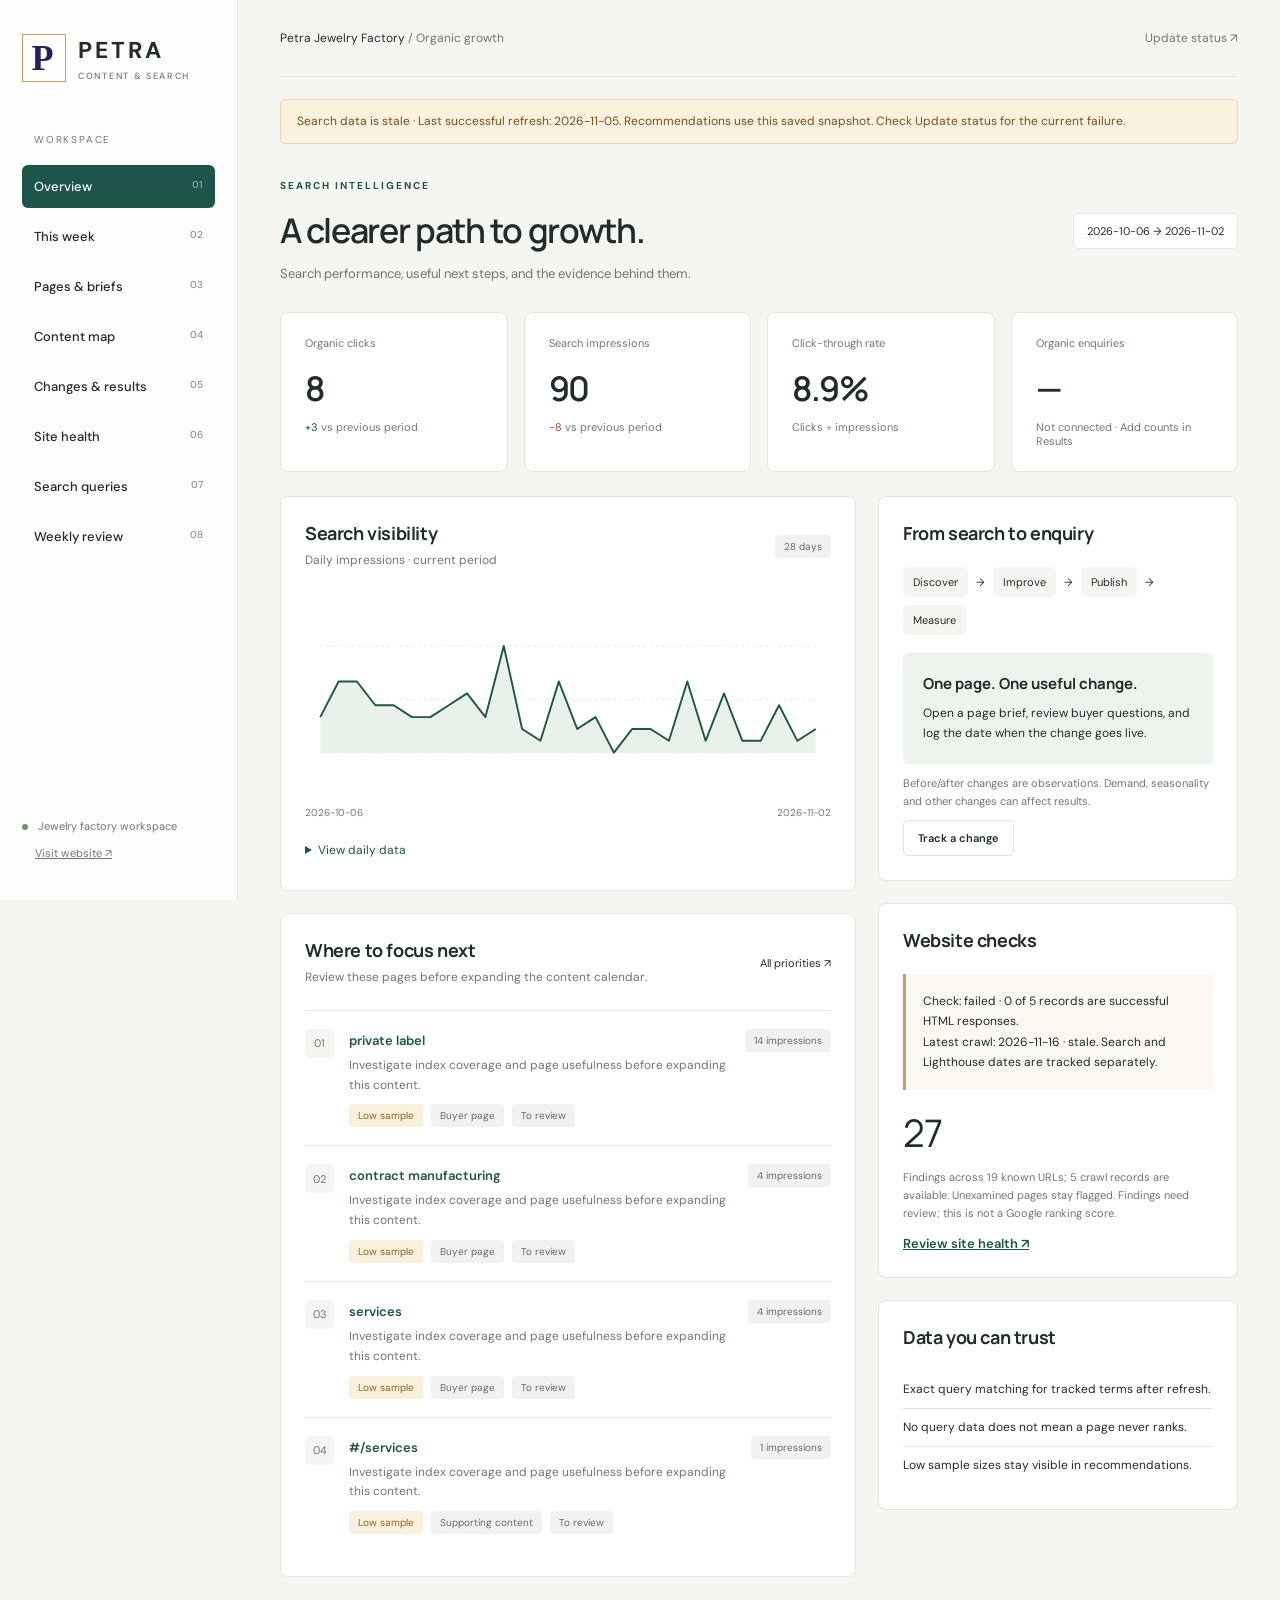
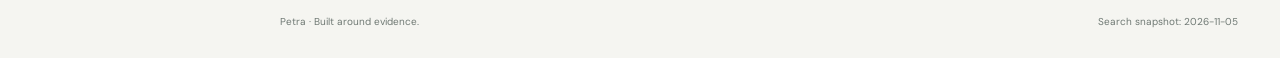
==== commit 45433e5e: "feat: Release evidence-led SEO review workspace" ====
--- a/index.html
+++ b/index.html
@@ -34,6 +34,7 @@
         <a href="#keywords" data-view="keywords"
           >Search queries <span>07</span></a
         >
+        <a href="#workflow" data-view="workflow">Weekly review <span>08</span></a>
       </nav>
       <div class="sidebar-bottom">
         <span class="dot"></span> Jewelry factory workspace<br /><a
--- a/assets/dashboard.css
+++ b/assets/dashboard.css
@@ -249,6 +249,9 @@
   grid-template-columns: 1.6fr 1fr;
   gap: 22px;
 }
+.layout > div {
+  min-width: 0;
+}
 .panel {
   background: white;
   border: 1px solid var(--line);
@@ -517,13 +520,20 @@
 }
 .form-grid {
   display: grid;
-  grid-template-columns: 1fr 1fr;
+  grid-template-columns: repeat(2, minmax(0, 1fr));
   gap: 14px;
 }
 .form-grid label {
   font-size: 11px;
   display: grid;
   gap: 7px;
+  min-width: 0;
+}
+.form-grid input,
+.form-grid select,
+.form-grid textarea {
+  min-width: 0;
+  width: 100%;
 }
 .form-grid .full {
   grid-column: 1/-1;
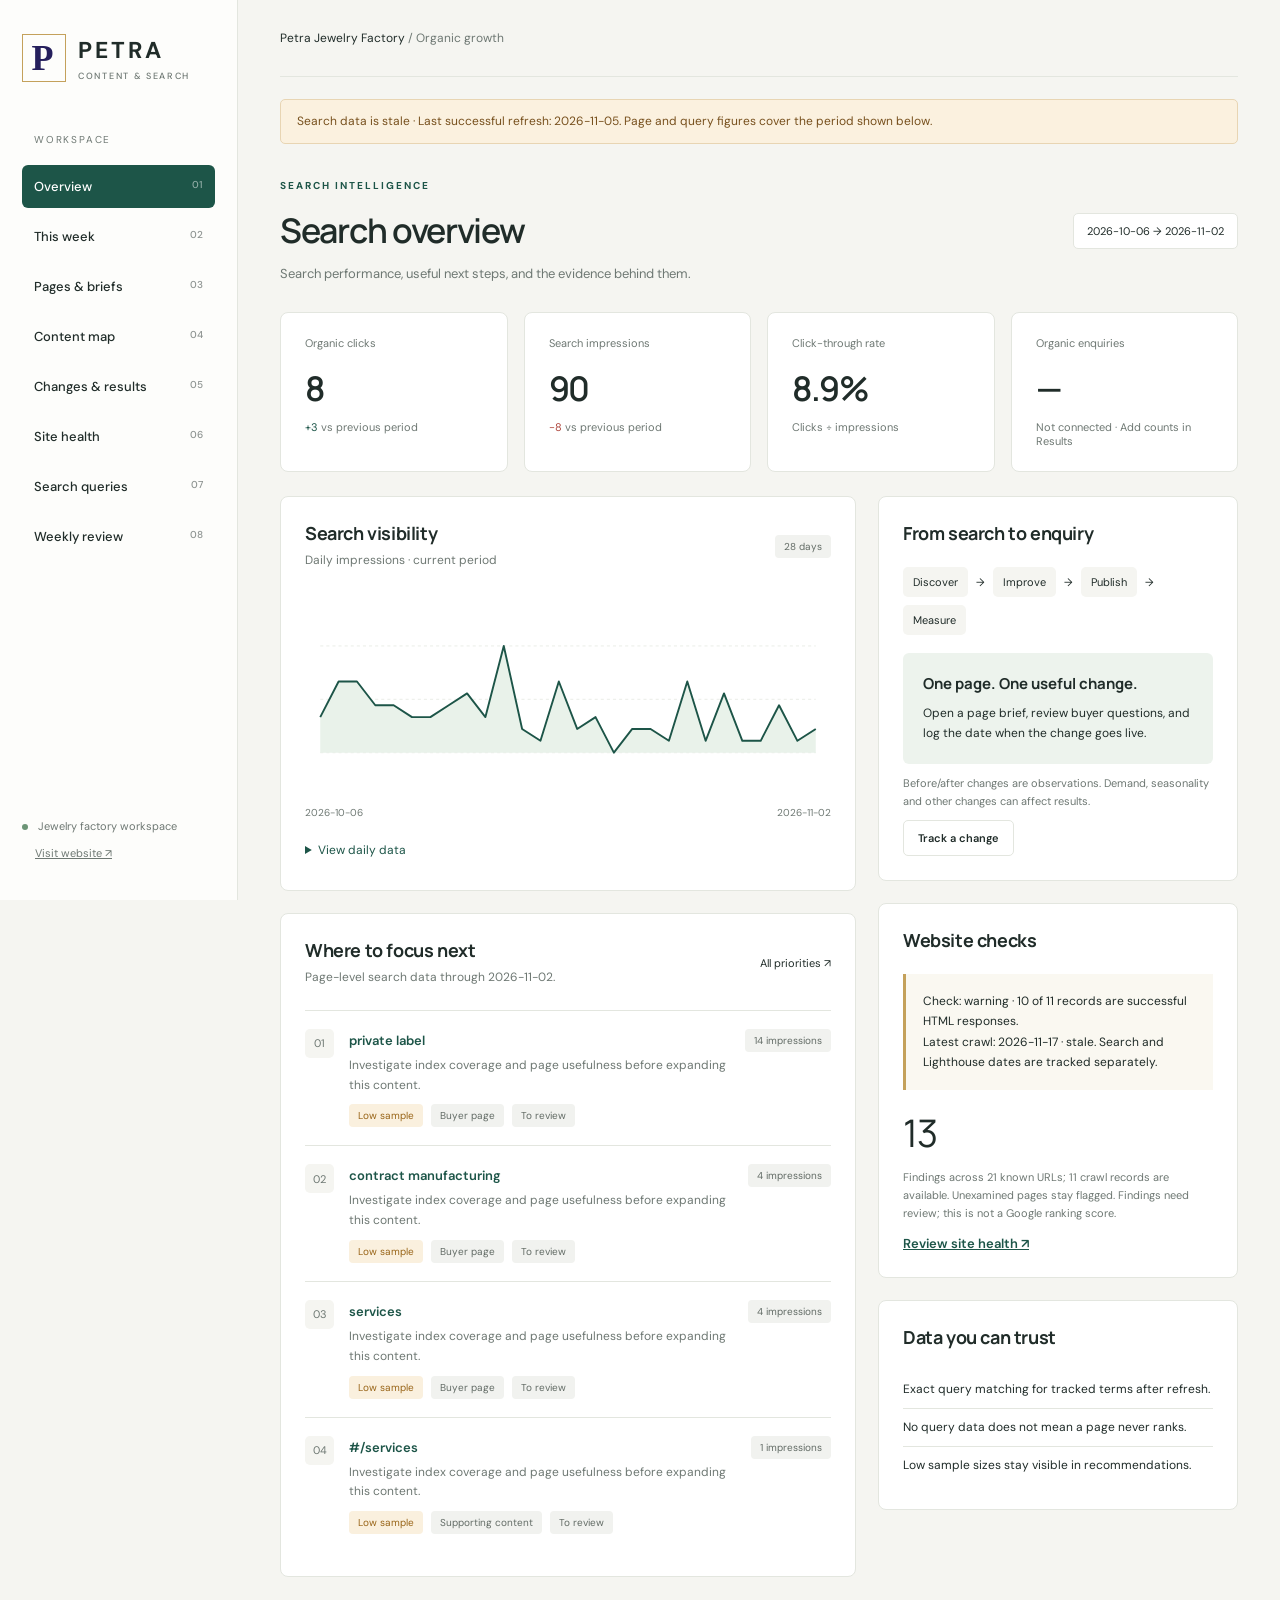
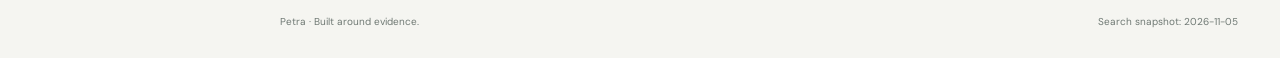
==== commit eeda08e3: "feat: show daily Jewelry search traffic on the existing overview" ====
--- a/index.html
+++ b/index.html
@@ -50,11 +50,6 @@
         <span
           >Petra Jewelry Factory
           <span class="muted">/ Organic growth</span></span
-        ><a
-          href="https://github.com/alikaaba-bit/petra-seo-dashboard/actions"
-          target="_blank"
-          rel="noopener"
-          >Update status ↗</a
         >
       </header>
       <div id="status" role="status" class="banner">
@@ -63,7 +58,7 @@
       <div class="heading">
         <div>
           <p class="eyebrow">SEARCH INTELLIGENCE</p>
-          <h1 id="view-title">A clearer path to growth.</h1>
+          <h1 id="view-title">Search overview</h1>
           <p id="view-subtitle" class="muted">
             Turn search evidence into useful pages and better enquiries.
           </p>
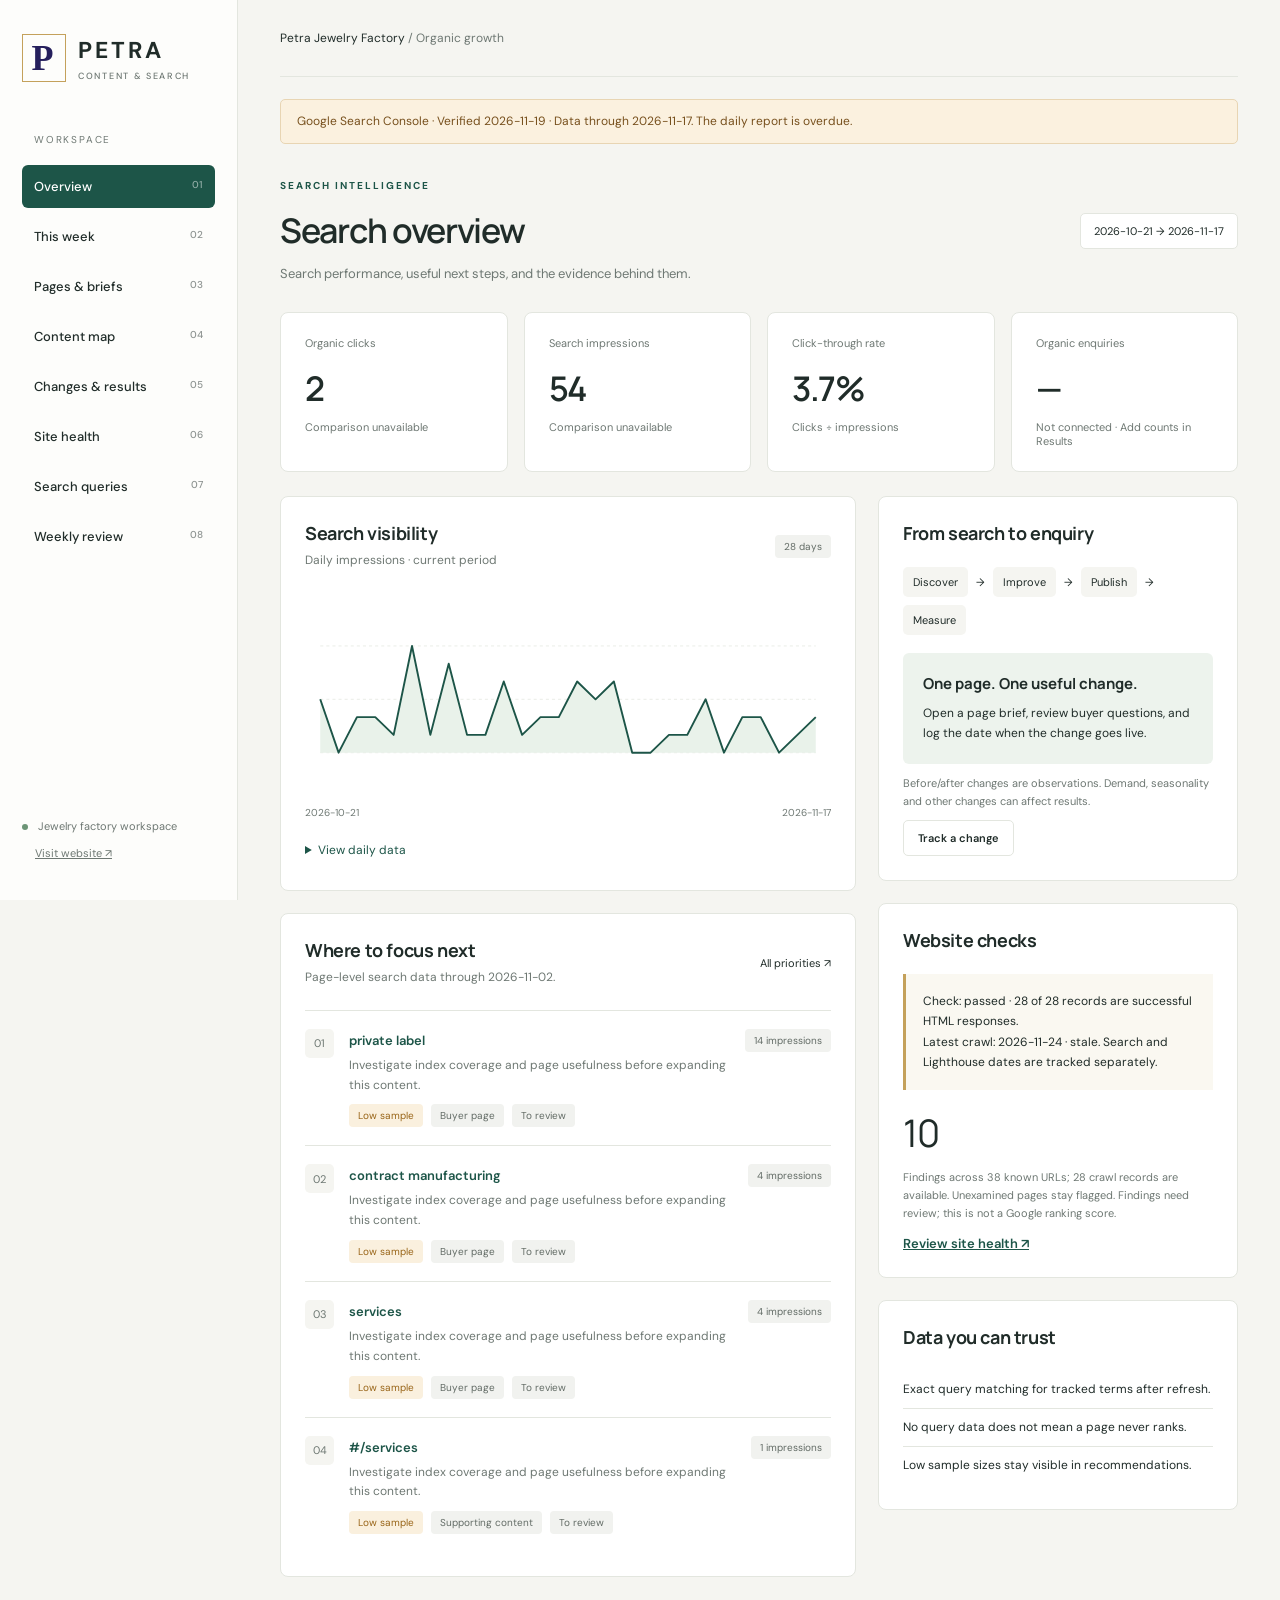
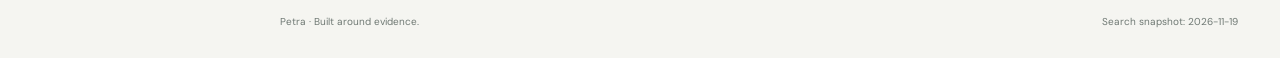
==== commit 99593379: "feat: add a reviewed SEO workflow for Petra Jewelry" ====
--- a/index.html
+++ b/index.html
@@ -10,7 +10,7 @@
     />
     <title>Petra · Content & Search</title>
     <link rel="stylesheet" href="assets/dashboard.css" />
-    <script src="assets/dashboard.js" defer></script>
+    <script src="assets/dashboard.js?v=20261124-review" defer></script>
   </head>
   <body>
     <a class="skip" href="#main">Skip to content</a>
